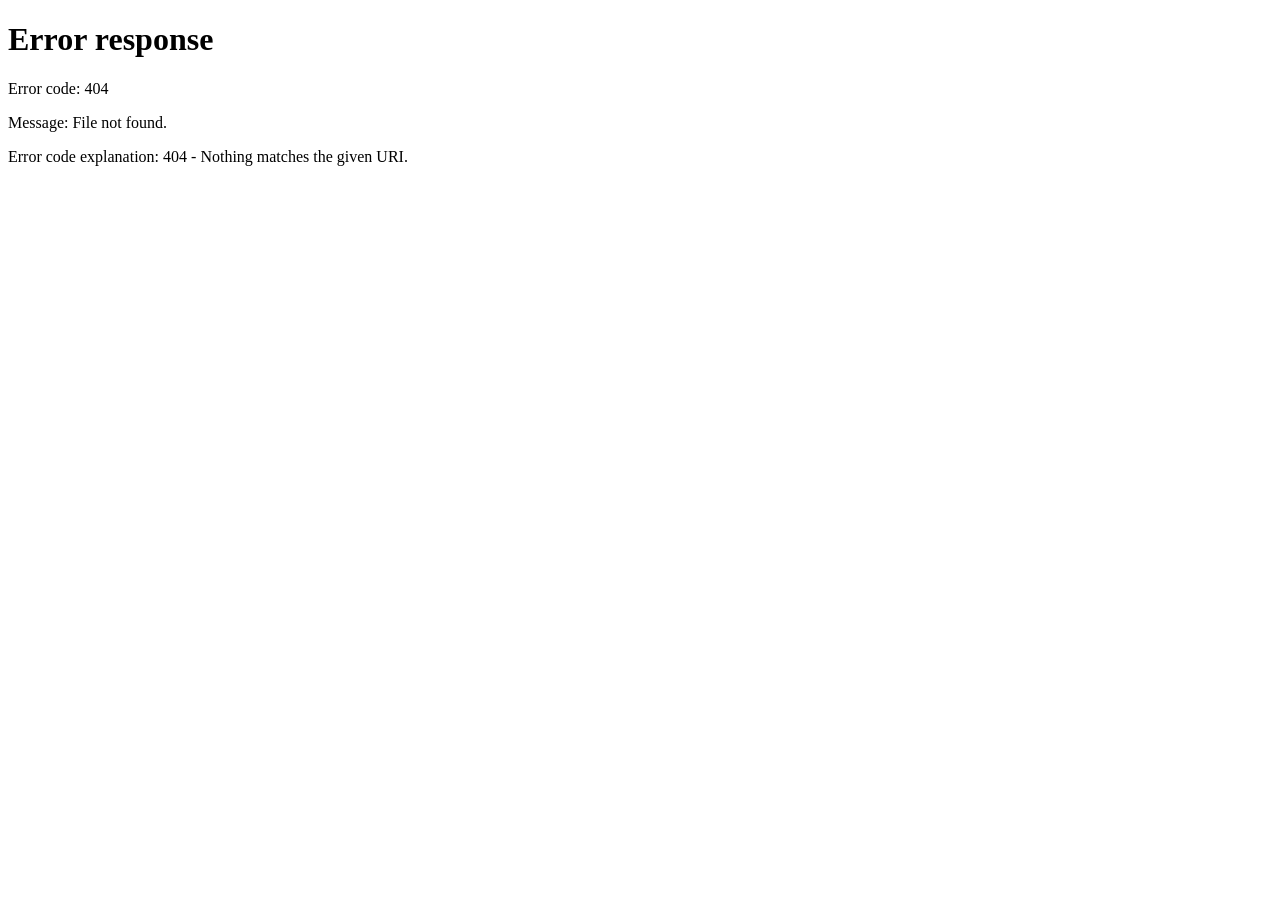
==== index.html @ 1417779c "Create index.html" ====
<!DOCTYPE html>
<html>
<head>
  <meta http-equiv="refresh" content="0; url=static/index.html" />
  <script>window.location.href = "static/index.html";</script>
</head>
<body>
  <p>Загрузка приложения... Если перенаправление не сработало, <a href="static/index.html">нажмите сюда</a>.</p>
</body>
</html>
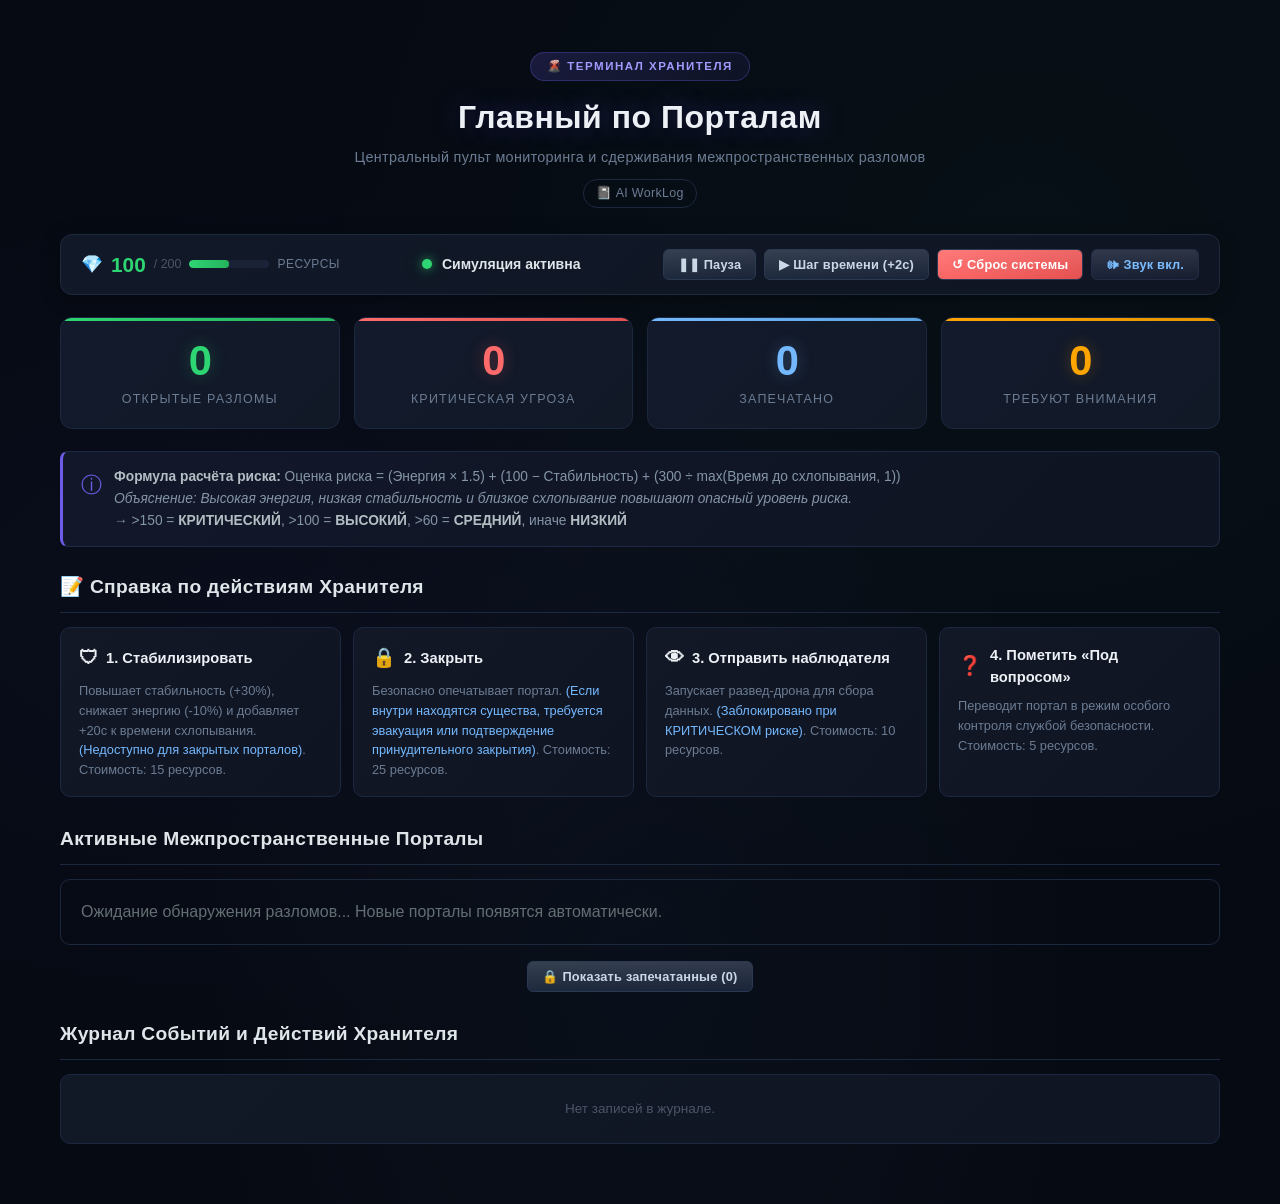
==== commit da871ef9: "Update index.html" ====
--- a/index.html
+++ b/index.html
@@ -2,7 +2,7 @@
 <html>
 <head>
   <meta http-equiv="refresh" content="0; url=static/index.html" />
-  <script>window.location.href = "static/index.html";</script>
+  <script>window.location.href = "magic-portal-caretaker/static/index.html";</script>
 </head>
 <body>
   <p>Загрузка приложения... Если перенаправление не сработало, <a href="static/index.html">нажмите сюда</a>.</p>
